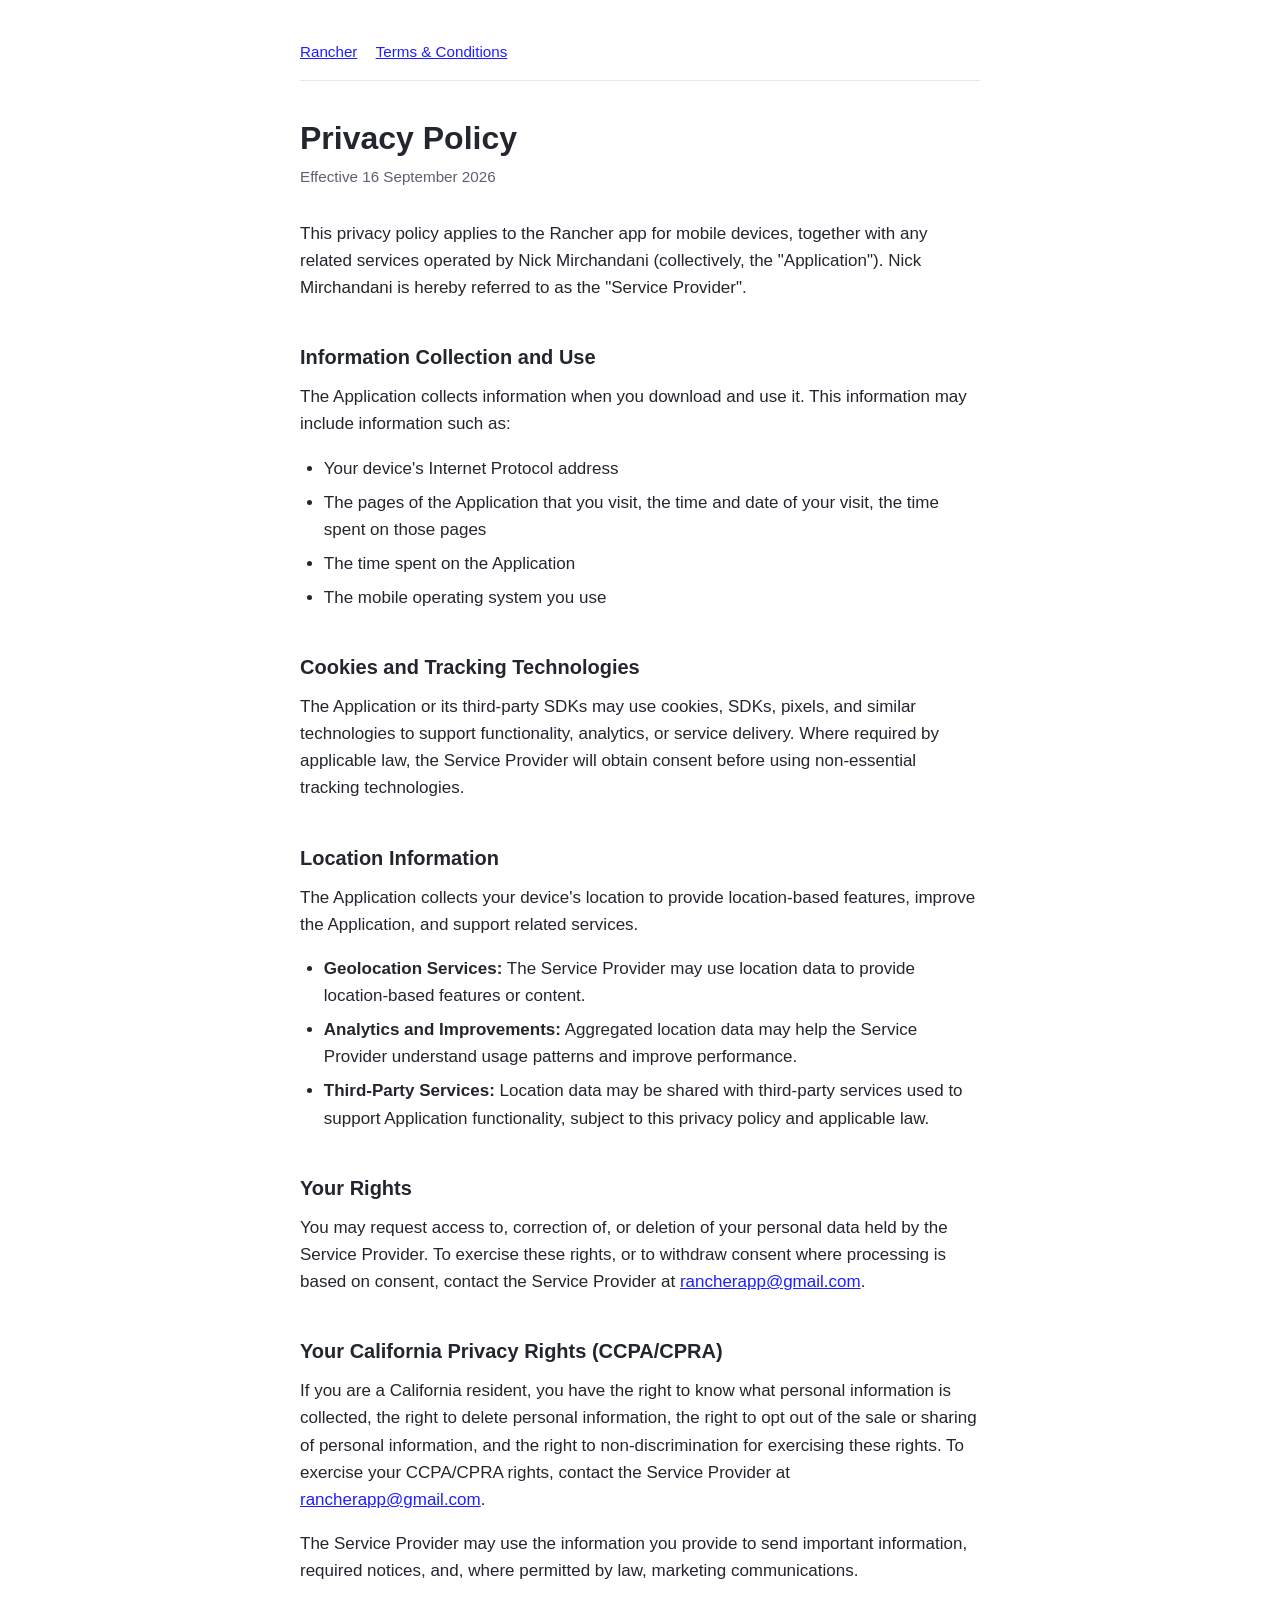
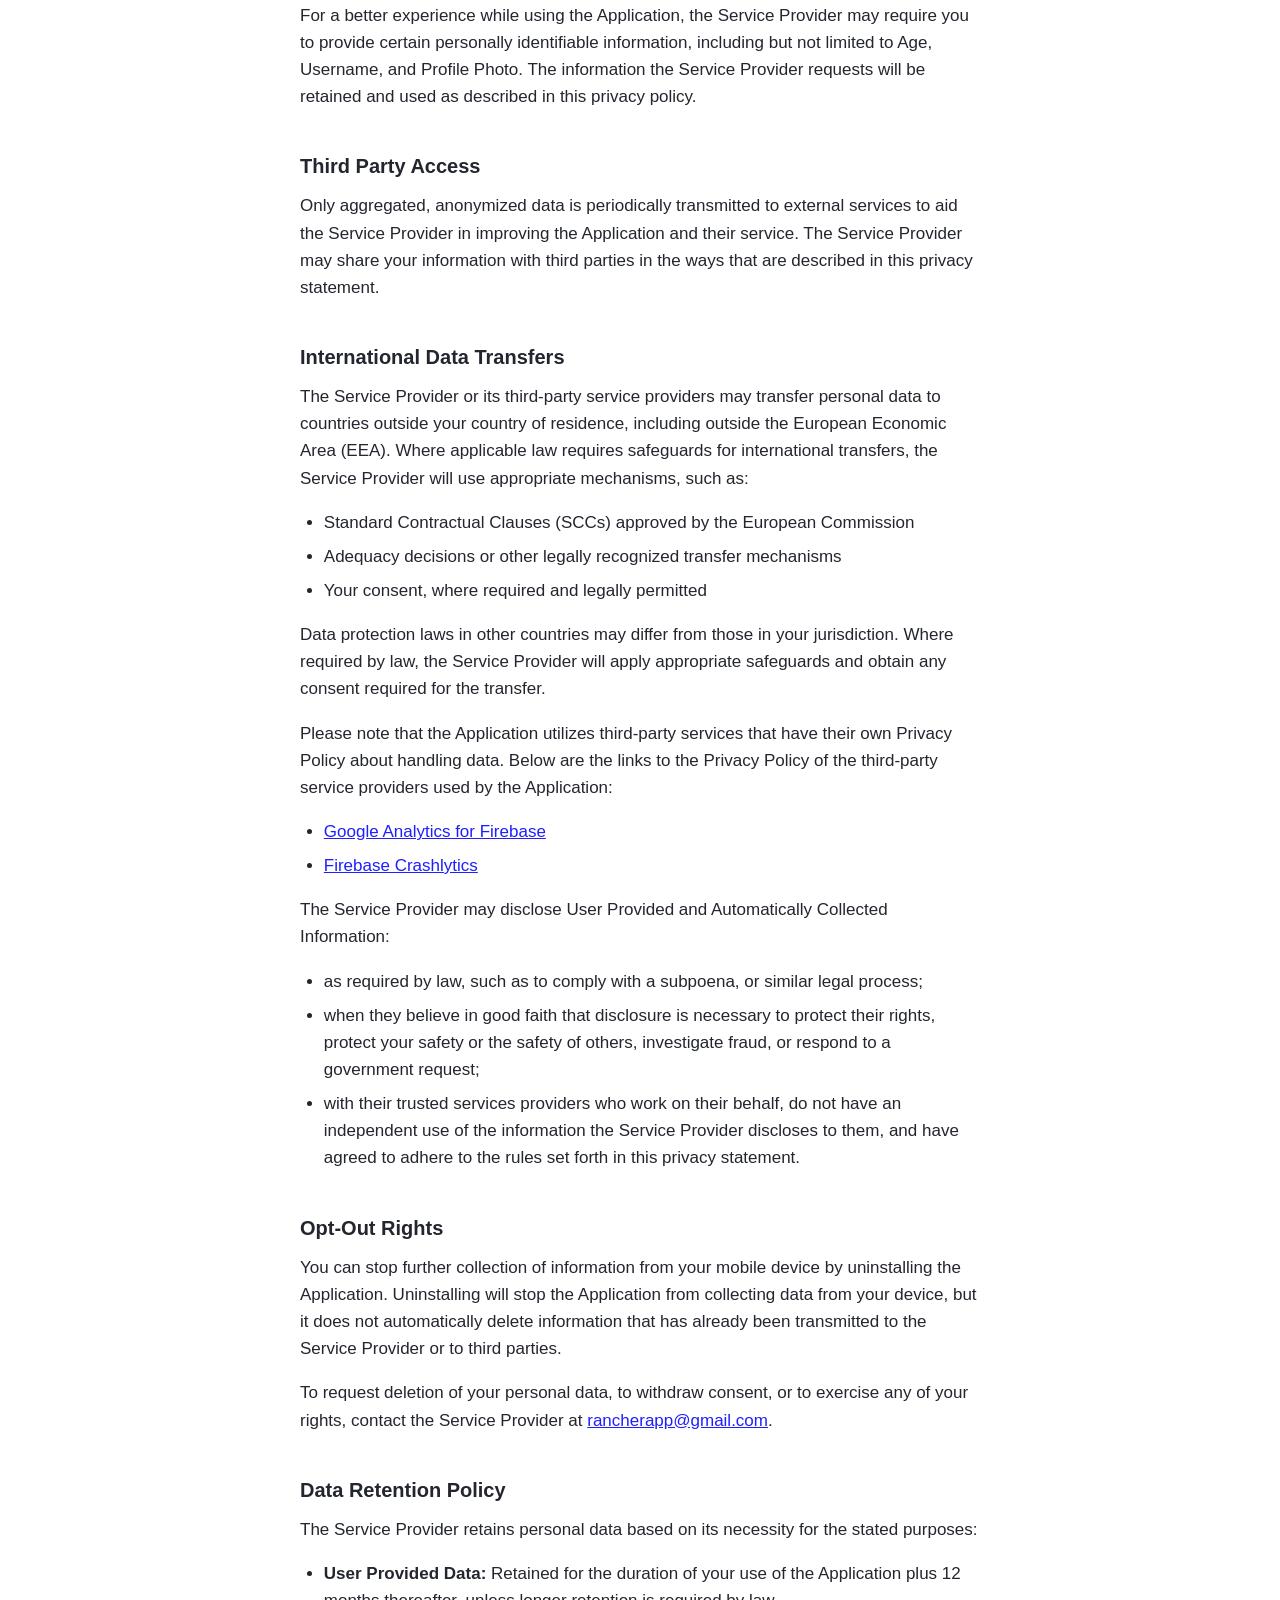
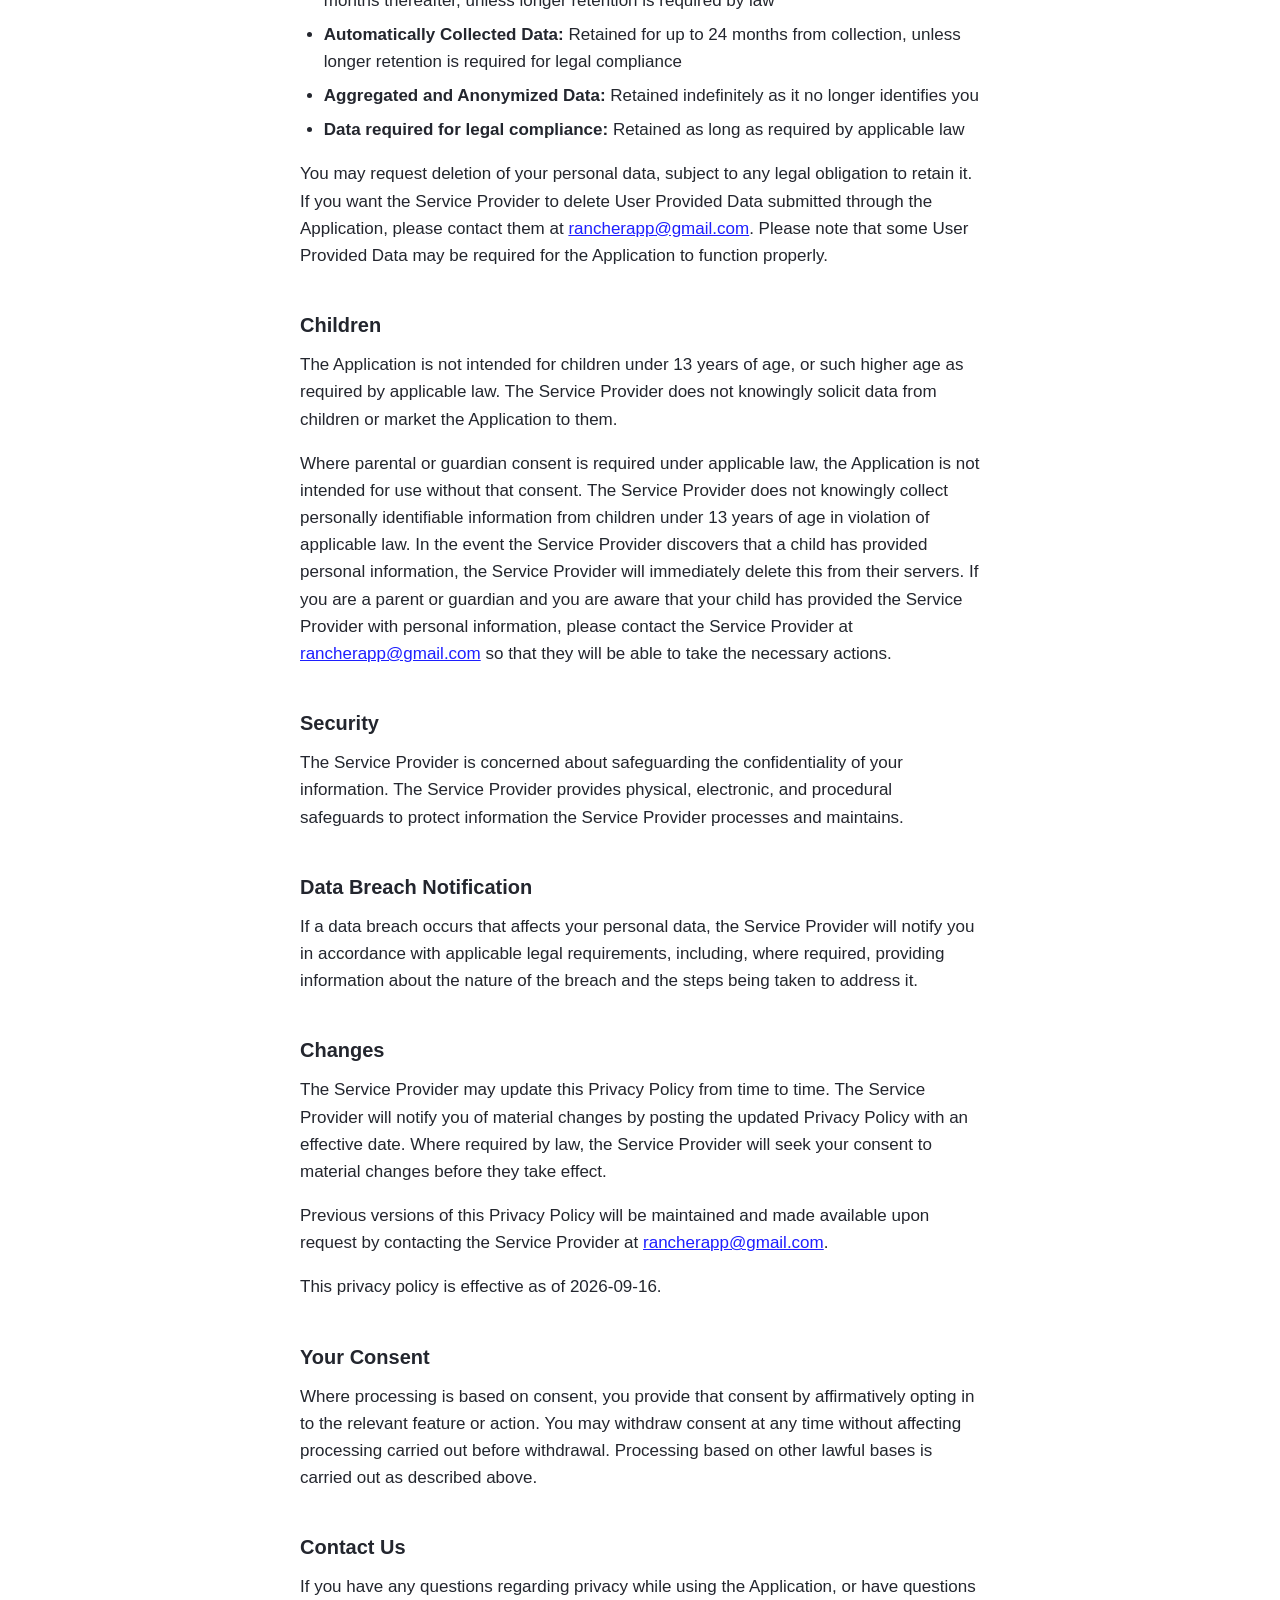
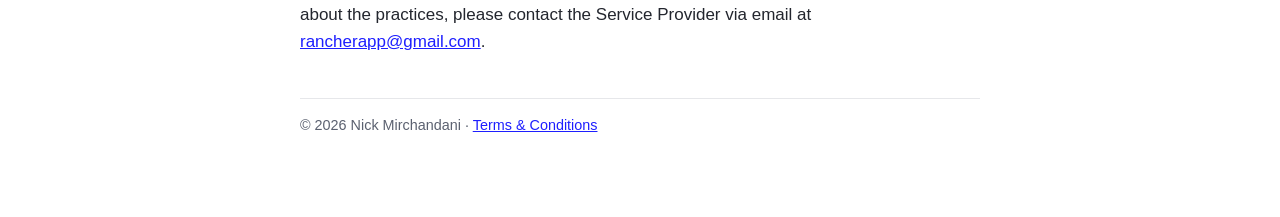
==== privacy.html @ a5d48006 "Rancher privacy policy and terms & conditions Co-Authored-By: Claude Fable 5.1 <noreply@anthropic.co" ====
<!DOCTYPE html>
<html lang="en">
<head>
<meta charset="utf-8">
<meta name="viewport" content="width=device-width,initial-scale=1">
<title>Rancher – Privacy Policy</title>
<link rel="stylesheet" href="style.css">
</head>
<body>
<main>
<nav><a href="index.html">Rancher</a><a href="terms.html">Terms &amp; Conditions</a></nav>
<h1>Privacy Policy</h1>
<p class="meta">Effective 16 September 2026</p>

<p>This privacy policy applies to the Rancher app for mobile devices, together with any related services operated by Nick Mirchandani (collectively, the "Application"). Nick Mirchandani is hereby referred to as the "Service Provider".</p>

<h2>Information Collection and Use</h2>
<p>The Application collects information when you download and use it. This information may include information such as:</p>
<ul>
<li>Your device's Internet Protocol address</li>
<li>The pages of the Application that you visit, the time and date of your visit, the time spent on those pages</li>
<li>The time spent on the Application</li>
<li>The mobile operating system you use</li>
</ul>

<h2>Cookies and Tracking Technologies</h2>
<p>The Application or its third-party SDKs may use cookies, SDKs, pixels, and similar technologies to support functionality, analytics, or service delivery. Where required by applicable law, the Service Provider will obtain consent before using non-essential tracking technologies.</p>

<h2>Location Information</h2>
<p>The Application collects your device's location to provide location-based features, improve the Application, and support related services.</p>
<ul>
<li><strong>Geolocation Services:</strong> The Service Provider may use location data to provide location-based features or content.</li>
<li><strong>Analytics and Improvements:</strong> Aggregated location data may help the Service Provider understand usage patterns and improve performance.</li>
<li><strong>Third-Party Services:</strong> Location data may be shared with third-party services used to support Application functionality, subject to this privacy policy and applicable law.</li>
</ul>

<h2>Your Rights</h2>
<p>You may request access to, correction of, or deletion of your personal data held by the Service Provider. To exercise these rights, or to withdraw consent where processing is based on consent, contact the Service Provider at <a href="mailto:rancherapp@gmail.com">rancherapp@gmail.com</a>.</p>

<h2>Your California Privacy Rights (CCPA/CPRA)</h2>
<p>If you are a California resident, you have the right to know what personal information is collected, the right to delete personal information, the right to opt out of the sale or sharing of personal information, and the right to non-discrimination for exercising these rights. To exercise your CCPA/CPRA rights, contact the Service Provider at <a href="mailto:rancherapp@gmail.com">rancherapp@gmail.com</a>.</p>
<p>The Service Provider may use the information you provide to send important information, required notices, and, where permitted by law, marketing communications.</p>
<p>For a better experience while using the Application, the Service Provider may require you to provide certain personally identifiable information, including but not limited to Age, Username, and Profile Photo. The information the Service Provider requests will be retained and used as described in this privacy policy.</p>

<h2>Third Party Access</h2>
<p>Only aggregated, anonymized data is periodically transmitted to external services to aid the Service Provider in improving the Application and their service. The Service Provider may share your information with third parties in the ways that are described in this privacy statement.</p>

<h2>International Data Transfers</h2>
<p>The Service Provider or its third-party service providers may transfer personal data to countries outside your country of residence, including outside the European Economic Area (EEA). Where applicable law requires safeguards for international transfers, the Service Provider will use appropriate mechanisms, such as:</p>
<ul>
<li>Standard Contractual Clauses (SCCs) approved by the European Commission</li>
<li>Adequacy decisions or other legally recognized transfer mechanisms</li>
<li>Your consent, where required and legally permitted</li>
</ul>
<p>Data protection laws in other countries may differ from those in your jurisdiction. Where required by law, the Service Provider will apply appropriate safeguards and obtain any consent required for the transfer.</p>
<p>Please note that the Application utilizes third-party services that have their own Privacy Policy about handling data. Below are the links to the Privacy Policy of the third-party service providers used by the Application:</p>
<ul>
<li><a href="https://firebase.google.com/support/privacy">Google Analytics for Firebase</a></li>
<li><a href="https://firebase.google.com/support/privacy/">Firebase Crashlytics</a></li>
</ul>
<p>The Service Provider may disclose User Provided and Automatically Collected Information:</p>
<ul>
<li>as required by law, such as to comply with a subpoena, or similar legal process;</li>
<li>when they believe in good faith that disclosure is necessary to protect their rights, protect your safety or the safety of others, investigate fraud, or respond to a government request;</li>
<li>with their trusted services providers who work on their behalf, do not have an independent use of the information the Service Provider discloses to them, and have agreed to adhere to the rules set forth in this privacy statement.</li>
</ul>

<h2>Opt-Out Rights</h2>
<p>You can stop further collection of information from your mobile device by uninstalling the Application. Uninstalling will stop the Application from collecting data from your device, but it does not automatically delete information that has already been transmitted to the Service Provider or to third parties.</p>
<p>To request deletion of your personal data, to withdraw consent, or to exercise any of your rights, contact the Service Provider at <a href="mailto:rancherapp@gmail.com">rancherapp@gmail.com</a>.</p>

<h2>Data Retention Policy</h2>
<p>The Service Provider retains personal data based on its necessity for the stated purposes:</p>
<ul>
<li><strong>User Provided Data:</strong> Retained for the duration of your use of the Application plus 12 months thereafter, unless longer retention is required by law</li>
<li><strong>Automatically Collected Data:</strong> Retained for up to 24 months from collection, unless longer retention is required for legal compliance</li>
<li><strong>Aggregated and Anonymized Data:</strong> Retained indefinitely as it no longer identifies you</li>
<li><strong>Data required for legal compliance:</strong> Retained as long as required by applicable law</li>
</ul>
<p>You may request deletion of your personal data, subject to any legal obligation to retain it. If you want the Service Provider to delete User Provided Data submitted through the Application, please contact them at <a href="mailto:rancherapp@gmail.com">rancherapp@gmail.com</a>. Please note that some User Provided Data may be required for the Application to function properly.</p>

<h2>Children</h2>
<p>The Application is not intended for children under 13 years of age, or such higher age as required by applicable law. The Service Provider does not knowingly solicit data from children or market the Application to them.</p>
<p>Where parental or guardian consent is required under applicable law, the Application is not intended for use without that consent. The Service Provider does not knowingly collect personally identifiable information from children under 13 years of age in violation of applicable law. In the event the Service Provider discovers that a child has provided personal information, the Service Provider will immediately delete this from their servers. If you are a parent or guardian and you are aware that your child has provided the Service Provider with personal information, please contact the Service Provider at <a href="mailto:rancherapp@gmail.com">rancherapp@gmail.com</a> so that they will be able to take the necessary actions.</p>

<h2>Security</h2>
<p>The Service Provider is concerned about safeguarding the confidentiality of your information. The Service Provider provides physical, electronic, and procedural safeguards to protect information the Service Provider processes and maintains.</p>

<h2>Data Breach Notification</h2>
<p>If a data breach occurs that affects your personal data, the Service Provider will notify you in accordance with applicable legal requirements, including, where required, providing information about the nature of the breach and the steps being taken to address it.</p>

<h2>Changes</h2>
<p>The Service Provider may update this Privacy Policy from time to time. The Service Provider will notify you of material changes by posting the updated Privacy Policy with an effective date. Where required by law, the Service Provider will seek your consent to material changes before they take effect.</p>
<p>Previous versions of this Privacy Policy will be maintained and made available upon request by contacting the Service Provider at <a href="mailto:rancherapp@gmail.com">rancherapp@gmail.com</a>.</p>
<p>This privacy policy is effective as of 2026-09-16.</p>

<h2>Your Consent</h2>
<p>Where processing is based on consent, you provide that consent by affirmatively opting in to the relevant feature or action. You may withdraw consent at any time without affecting processing carried out before withdrawal. Processing based on other lawful bases is carried out as described above.</p>

<h2>Contact Us</h2>
<p>If you have any questions regarding privacy while using the Application, or have questions about the practices, please contact the Service Provider via email at <a href="mailto:rancherapp@gmail.com">rancherapp@gmail.com</a>.</p>

<footer>© 2026 Nick Mirchandani · <a href="terms.html">Terms &amp; Conditions</a></footer>
</main>
</body>
</html>
---- style.css ----
:root{--bg:#fff;--fg:#23262e;--muted:#5b6170;--link:#1e1fff;--rule:#e6e7ea}
@media(prefers-color-scheme:dark){:root{--bg:#121316;--fg:#e8e9ec;--muted:#9aa0ad;--link:#8b8cff;--rule:#2a2c33}}
*{box-sizing:border-box}
body{margin:0;background:var(--bg);color:var(--fg);font:17px/1.6 -apple-system,BlinkMacSystemFont,"Helvetica Neue",Helvetica,Arial,sans-serif;-webkit-text-size-adjust:100%}
main{max-width:720px;margin:0 auto;padding:40px 20px 80px}
h1{font-size:2rem;line-height:1.2;margin:0 0 .25em}
h2{font-size:1.25rem;margin:2em 0 .5em}
p,ul{margin:0 0 1em}
ul{padding-left:1.4em}
li{margin-bottom:.4em}
a{color:var(--link)}
.meta{color:var(--muted);font-size:.95rem;margin-bottom:2em}
nav{font-size:.95rem;margin-bottom:2.5em;padding-bottom:1em;border-bottom:1px solid var(--rule)}
nav a+a{margin-left:1.2em}
footer{margin-top:3em;padding-top:1em;border-top:1px solid var(--rule);color:var(--muted);font-size:.9rem}
.index li{margin-bottom:.8em}
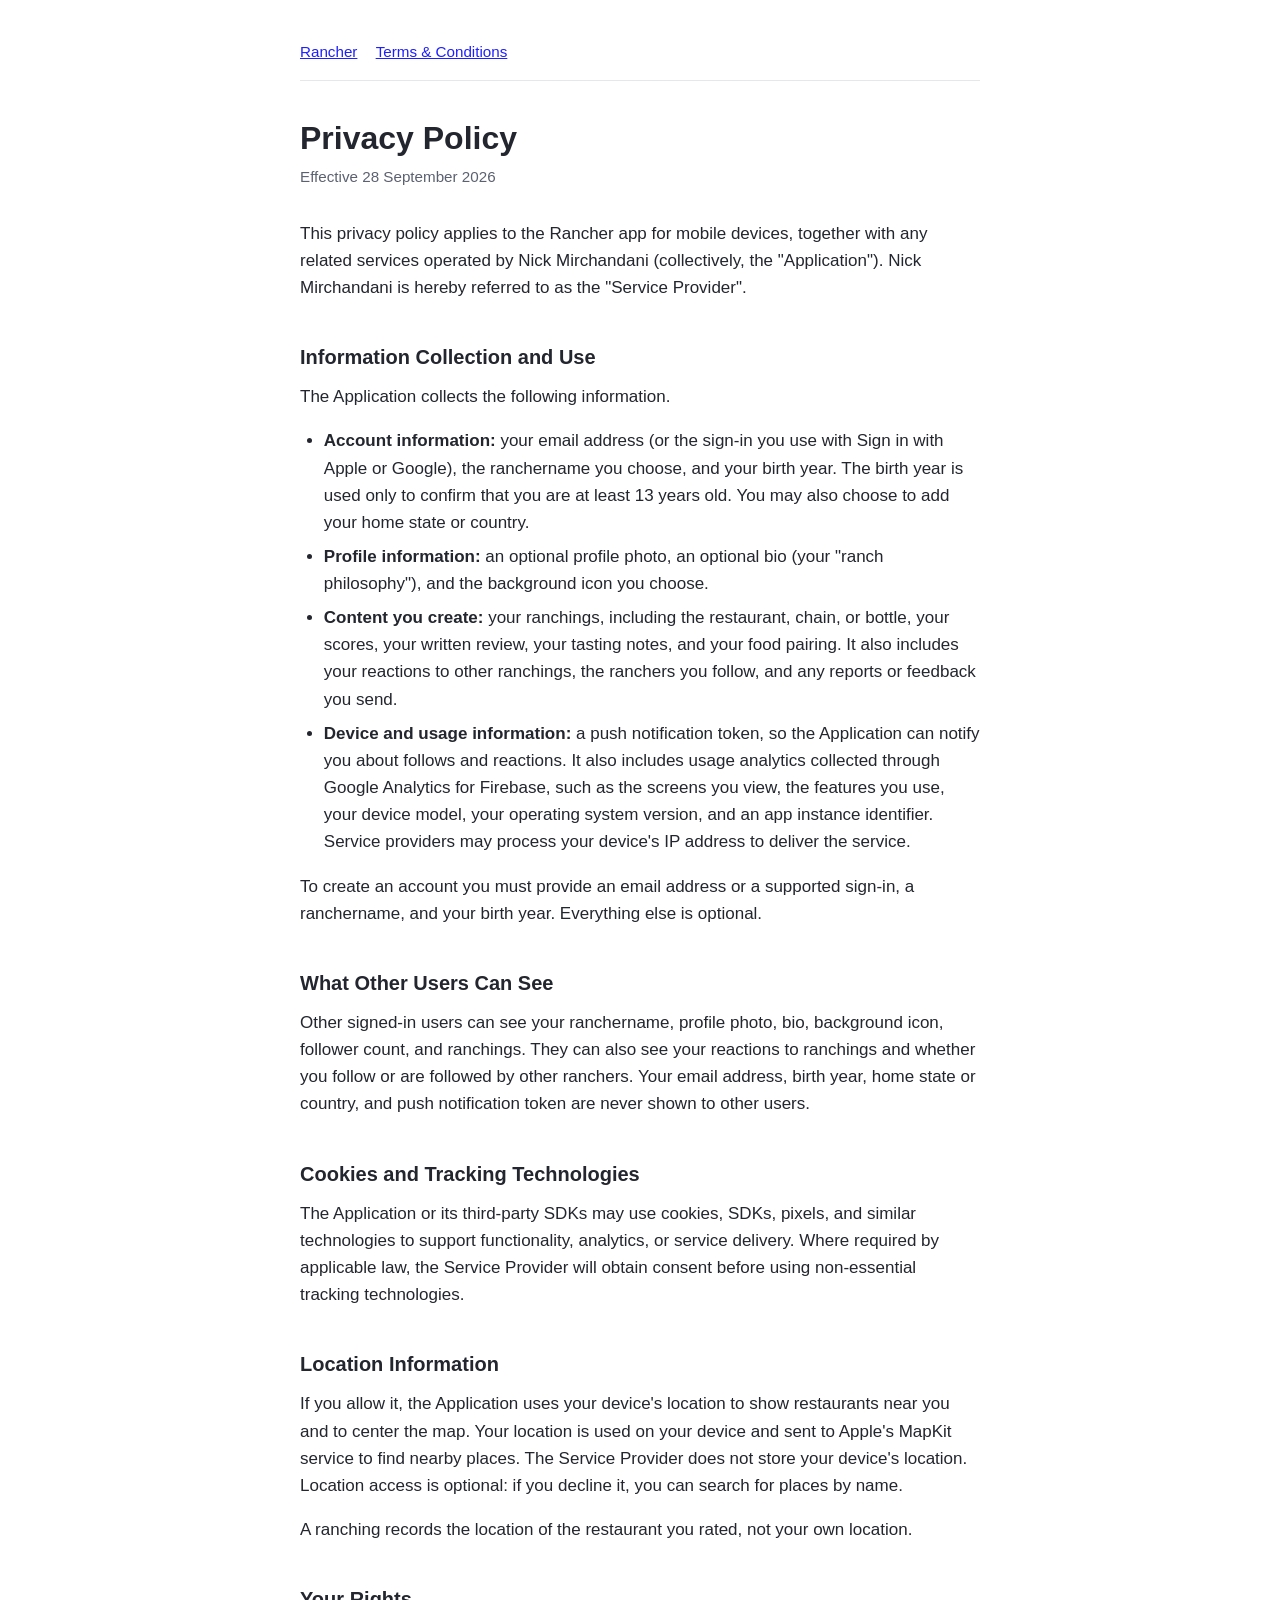
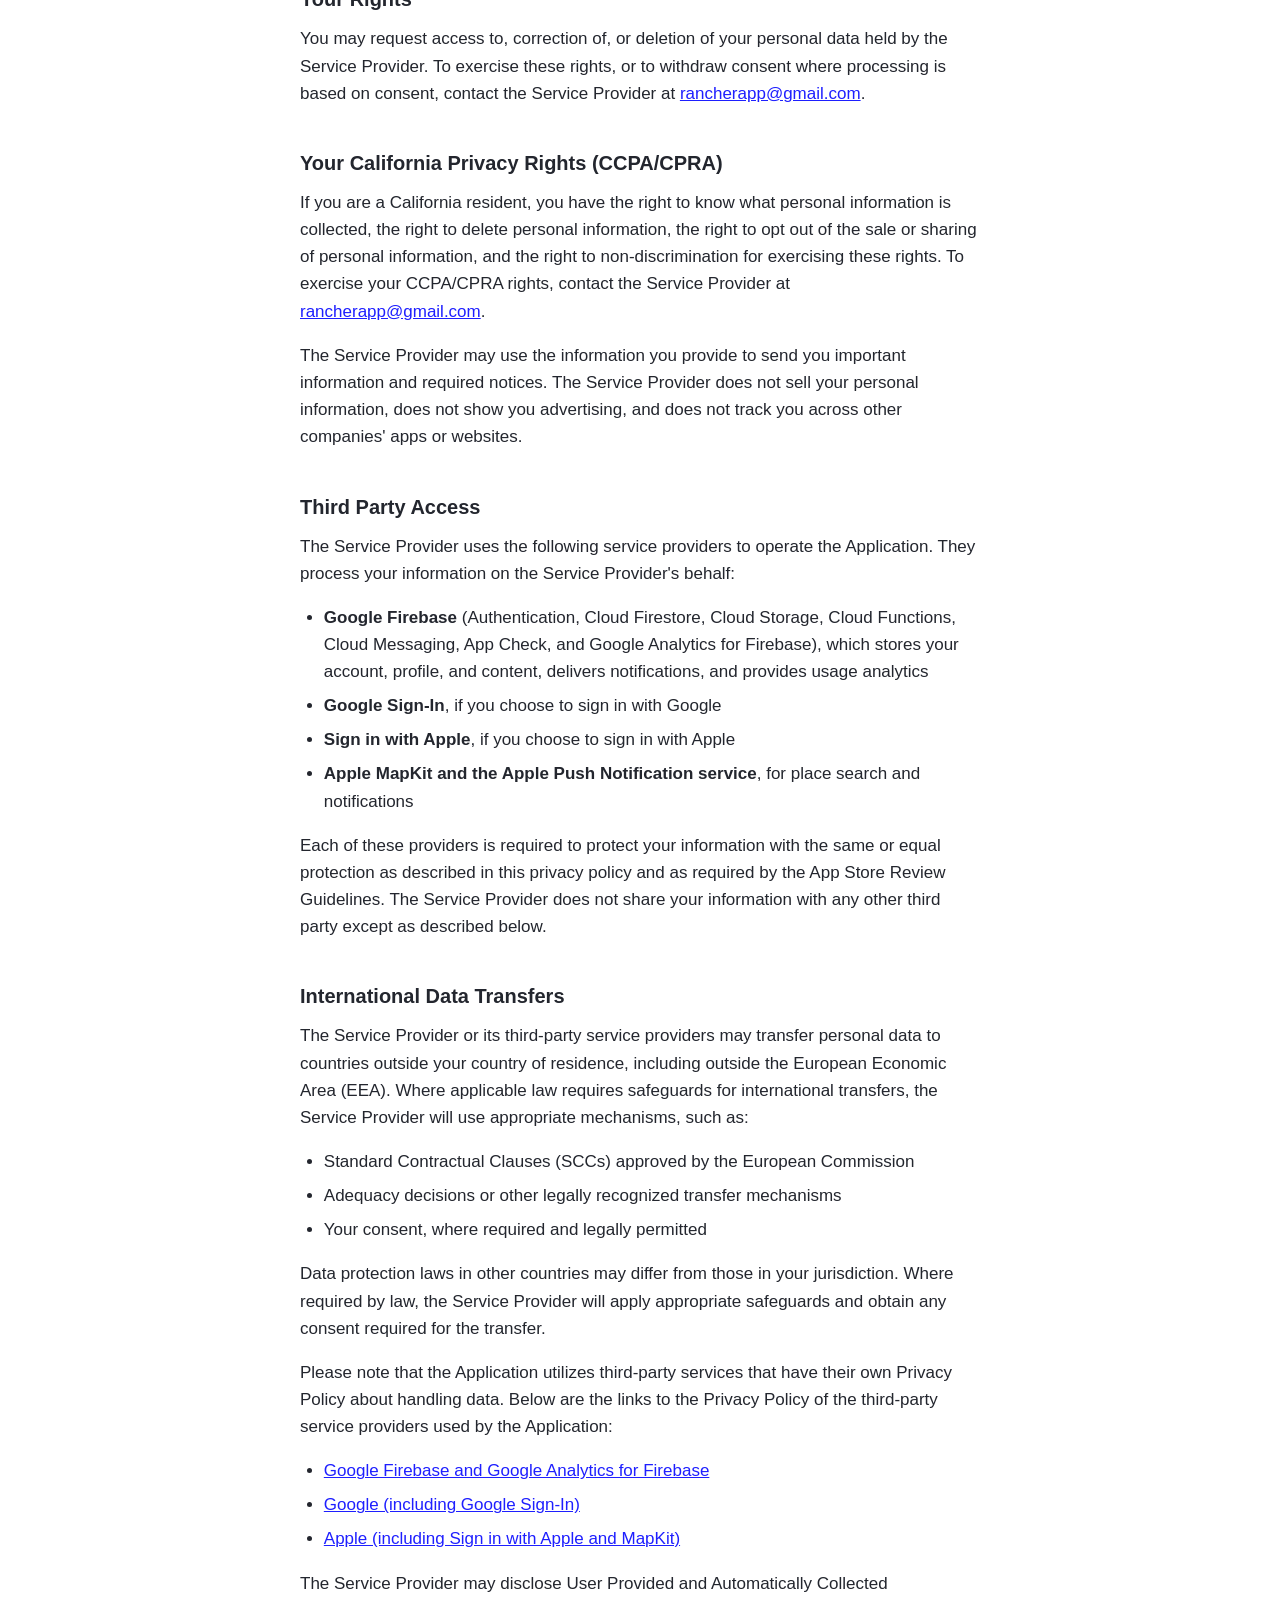
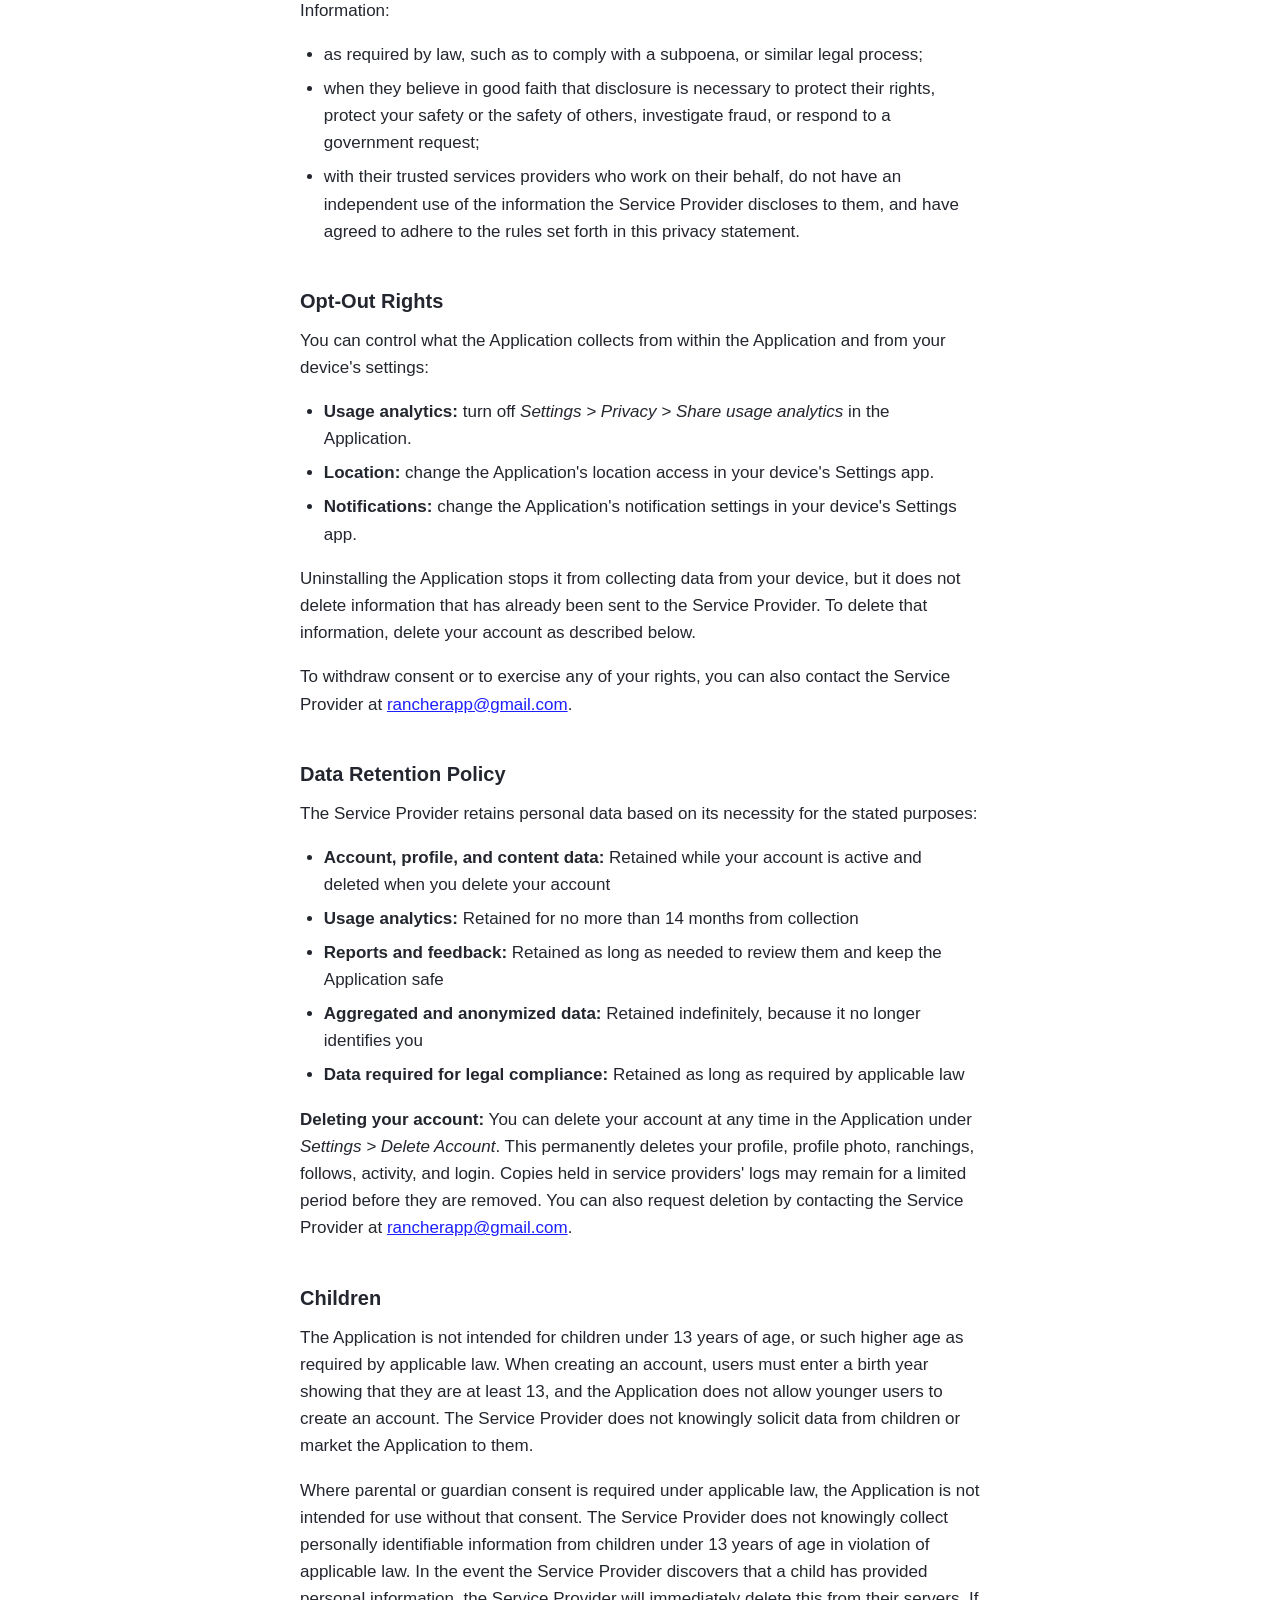
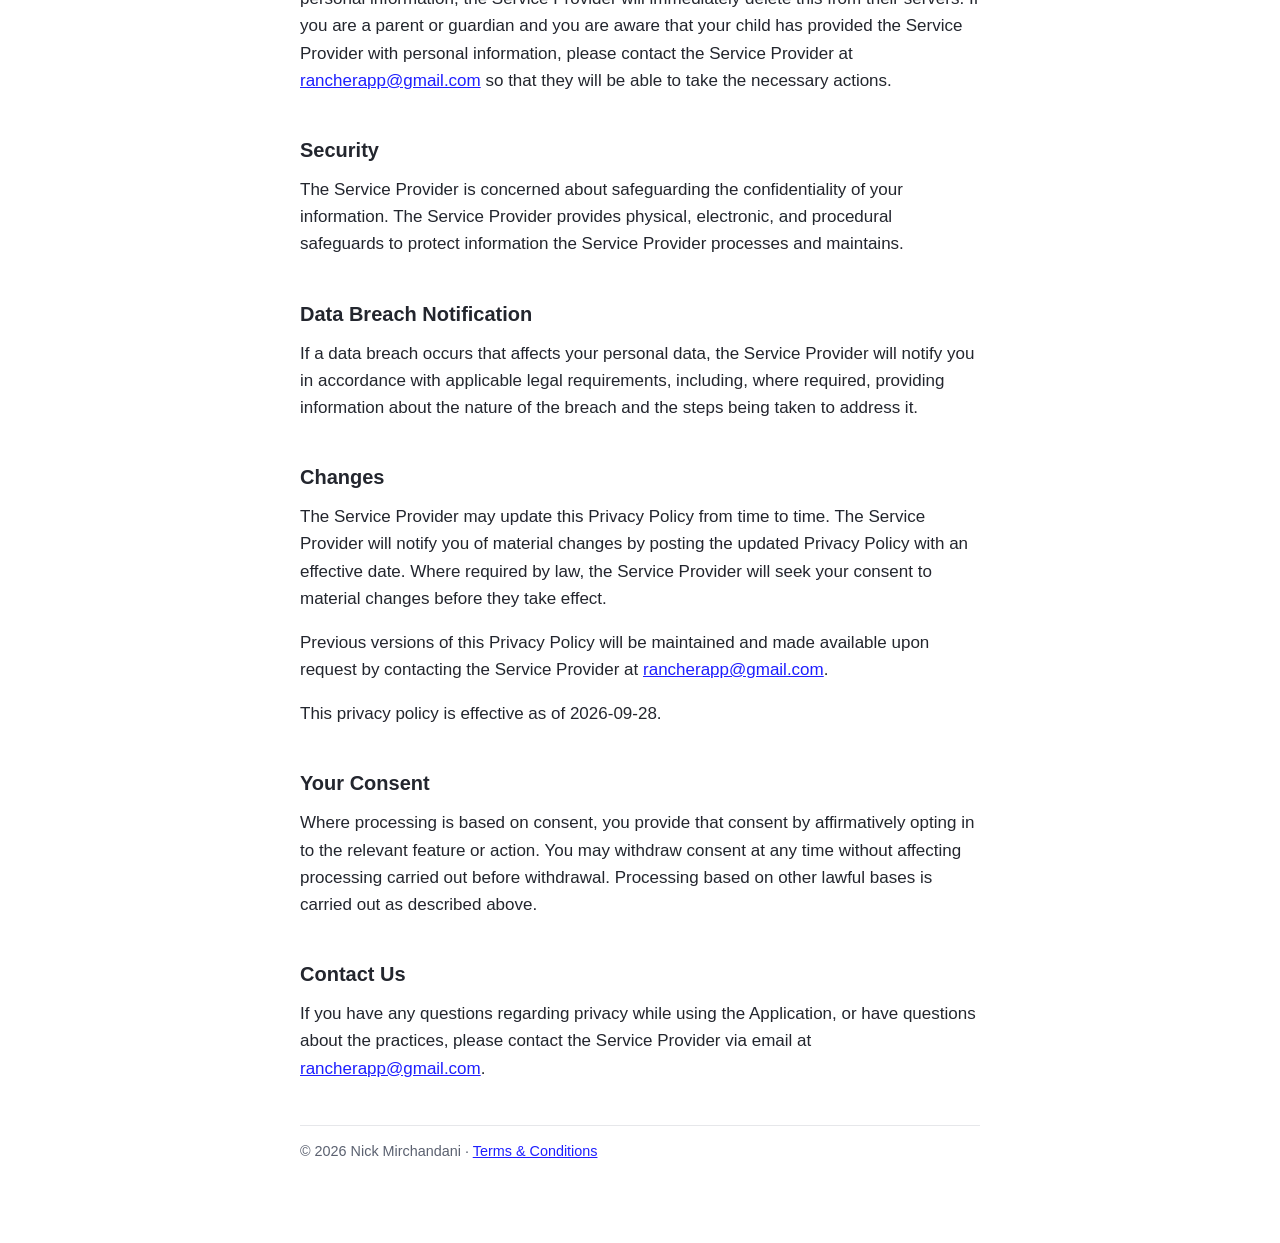
==== commit e1e2e950: "Update privacy policy and terms for App Review Privacy: accurate list of data collected and what oth" ====
--- a/privacy.html
+++ b/privacy.html
@@ -10,40 +10,46 @@
 <main>
 <nav><a href="index.html">Rancher</a><a href="terms.html">Terms &amp; Conditions</a></nav>
 <h1>Privacy Policy</h1>
-<p class="meta">Effective 16 September 2026</p>
+<p class="meta">Effective 28 September 2026</p>
 
 <p>This privacy policy applies to the Rancher app for mobile devices, together with any related services operated by Nick Mirchandani (collectively, the "Application"). Nick Mirchandani is hereby referred to as the "Service Provider".</p>
 
 <h2>Information Collection and Use</h2>
-<p>The Application collects information when you download and use it. This information may include information such as:</p>
+<p>The Application collects the following information.</p>
 <ul>
-<li>Your device's Internet Protocol address</li>
-<li>The pages of the Application that you visit, the time and date of your visit, the time spent on those pages</li>
-<li>The time spent on the Application</li>
-<li>The mobile operating system you use</li>
+<li><strong>Account information:</strong> your email address (or the sign-in you use with Sign in with Apple or Google), the ranchername you choose, and your birth year. The birth year is used only to confirm that you are at least 13 years old. You may also choose to add your home state or country.</li>
+<li><strong>Profile information:</strong> an optional profile photo, an optional bio (your "ranch philosophy"), and the background icon you choose.</li>
+<li><strong>Content you create:</strong> your ranchings, including the restaurant, chain, or bottle, your scores, your written review, your tasting notes, and your food pairing. It also includes your reactions to other ranchings, the ranchers you follow, and any reports or feedback you send.</li>
+<li><strong>Device and usage information:</strong> a push notification token, so the Application can notify you about follows and reactions. It also includes usage analytics collected through Google Analytics for Firebase, such as the screens you view, the features you use, your device model, your operating system version, and an app instance identifier. Service providers may process your device's IP address to deliver the service.</li>
 </ul>
+<p>To create an account you must provide an email address or a supported sign-in, a ranchername, and your birth year. Everything else is optional.</p>
+
+<h2>What Other Users Can See</h2>
+<p>Other signed-in users can see your ranchername, profile photo, bio, background icon, follower count, and ranchings. They can also see your reactions to ranchings and whether you follow or are followed by other ranchers. Your email address, birth year, home state or country, and push notification token are never shown to other users.</p>
 
 <h2>Cookies and Tracking Technologies</h2>
 <p>The Application or its third-party SDKs may use cookies, SDKs, pixels, and similar technologies to support functionality, analytics, or service delivery. Where required by applicable law, the Service Provider will obtain consent before using non-essential tracking technologies.</p>
 
 <h2>Location Information</h2>
-<p>The Application collects your device's location to provide location-based features, improve the Application, and support related services.</p>
-<ul>
-<li><strong>Geolocation Services:</strong> The Service Provider may use location data to provide location-based features or content.</li>
-<li><strong>Analytics and Improvements:</strong> Aggregated location data may help the Service Provider understand usage patterns and improve performance.</li>
-<li><strong>Third-Party Services:</strong> Location data may be shared with third-party services used to support Application functionality, subject to this privacy policy and applicable law.</li>
-</ul>
+<p>If you allow it, the Application uses your device's location to show restaurants near you and to center the map. Your location is used on your device and sent to Apple's MapKit service to find nearby places. The Service Provider does not store your device's location. Location access is optional: if you decline it, you can search for places by name.</p>
+<p>A ranching records the location of the restaurant you rated, not your own location.</p>
 
 <h2>Your Rights</h2>
 <p>You may request access to, correction of, or deletion of your personal data held by the Service Provider. To exercise these rights, or to withdraw consent where processing is based on consent, contact the Service Provider at <a href="mailto:rancherapp@gmail.com">rancherapp@gmail.com</a>.</p>
 
 <h2>Your California Privacy Rights (CCPA/CPRA)</h2>
 <p>If you are a California resident, you have the right to know what personal information is collected, the right to delete personal information, the right to opt out of the sale or sharing of personal information, and the right to non-discrimination for exercising these rights. To exercise your CCPA/CPRA rights, contact the Service Provider at <a href="mailto:rancherapp@gmail.com">rancherapp@gmail.com</a>.</p>
-<p>The Service Provider may use the information you provide to send important information, required notices, and, where permitted by law, marketing communications.</p>
-<p>For a better experience while using the Application, the Service Provider may require you to provide certain personally identifiable information, including but not limited to Age, Username, and Profile Photo. The information the Service Provider requests will be retained and used as described in this privacy policy.</p>
+<p>The Service Provider may use the information you provide to send you important information and required notices. The Service Provider does not sell your personal information, does not show you advertising, and does not track you across other companies' apps or websites.</p>
 
 <h2>Third Party Access</h2>
-<p>Only aggregated, anonymized data is periodically transmitted to external services to aid the Service Provider in improving the Application and their service. The Service Provider may share your information with third parties in the ways that are described in this privacy statement.</p>
+<p>The Service Provider uses the following service providers to operate the Application. They process your information on the Service Provider's behalf:</p>
+<ul>
+<li><strong>Google Firebase</strong> (Authentication, Cloud Firestore, Cloud Storage, Cloud Functions, Cloud Messaging, App Check, and Google Analytics for Firebase), which stores your account, profile, and content, delivers notifications, and provides usage analytics</li>
+<li><strong>Google Sign-In</strong>, if you choose to sign in with Google</li>
+<li><strong>Sign in with Apple</strong>, if you choose to sign in with Apple</li>
+<li><strong>Apple MapKit and the Apple Push Notification service</strong>, for place search and notifications</li>
+</ul>
+<p>Each of these providers is required to protect your information with the same or equal protection as described in this privacy policy and as required by the App Store Review Guidelines. The Service Provider does not share your information with any other third party except as described below.</p>
 
 <h2>International Data Transfers</h2>
 <p>The Service Provider or its third-party service providers may transfer personal data to countries outside your country of residence, including outside the European Economic Area (EEA). Where applicable law requires safeguards for international transfers, the Service Provider will use appropriate mechanisms, such as:</p>
@@ -55,8 +61,9 @@
 <p>Data protection laws in other countries may differ from those in your jurisdiction. Where required by law, the Service Provider will apply appropriate safeguards and obtain any consent required for the transfer.</p>
 <p>Please note that the Application utilizes third-party services that have their own Privacy Policy about handling data. Below are the links to the Privacy Policy of the third-party service providers used by the Application:</p>
 <ul>
-<li><a href="https://firebase.google.com/support/privacy">Google Analytics for Firebase</a></li>
-<li><a href="https://firebase.google.com/support/privacy/">Firebase Crashlytics</a></li>
+<li><a href="https://firebase.google.com/support/privacy">Google Firebase and Google Analytics for Firebase</a></li>
+<li><a href="https://policies.google.com/privacy">Google (including Google Sign-In)</a></li>
+<li><a href="https://www.apple.com/legal/privacy/">Apple (including Sign in with Apple and MapKit)</a></li>
 </ul>
 <p>The Service Provider may disclose User Provided and Automatically Collected Information:</p>
 <ul>
@@ -66,21 +73,28 @@
 </ul>
 
 <h2>Opt-Out Rights</h2>
-<p>You can stop further collection of information from your mobile device by uninstalling the Application. Uninstalling will stop the Application from collecting data from your device, but it does not automatically delete information that has already been transmitted to the Service Provider or to third parties.</p>
-<p>To request deletion of your personal data, to withdraw consent, or to exercise any of your rights, contact the Service Provider at <a href="mailto:rancherapp@gmail.com">rancherapp@gmail.com</a>.</p>
+<p>You can control what the Application collects from within the Application and from your device's settings:</p>
+<ul>
+<li><strong>Usage analytics:</strong> turn off <em>Settings &gt; Privacy &gt; Share usage analytics</em> in the Application.</li>
+<li><strong>Location:</strong> change the Application's location access in your device's Settings app.</li>
+<li><strong>Notifications:</strong> change the Application's notification settings in your device's Settings app.</li>
+</ul>
+<p>Uninstalling the Application stops it from collecting data from your device, but it does not delete information that has already been sent to the Service Provider. To delete that information, delete your account as described below.</p>
+<p>To withdraw consent or to exercise any of your rights, you can also contact the Service Provider at <a href="mailto:rancherapp@gmail.com">rancherapp@gmail.com</a>.</p>
 
 <h2>Data Retention Policy</h2>
 <p>The Service Provider retains personal data based on its necessity for the stated purposes:</p>
 <ul>
-<li><strong>User Provided Data:</strong> Retained for the duration of your use of the Application plus 12 months thereafter, unless longer retention is required by law</li>
-<li><strong>Automatically Collected Data:</strong> Retained for up to 24 months from collection, unless longer retention is required for legal compliance</li>
-<li><strong>Aggregated and Anonymized Data:</strong> Retained indefinitely as it no longer identifies you</li>
+<li><strong>Account, profile, and content data:</strong> Retained while your account is active and deleted when you delete your account</li>
+<li><strong>Usage analytics:</strong> Retained for no more than 14 months from collection</li>
+<li><strong>Reports and feedback:</strong> Retained as long as needed to review them and keep the Application safe</li>
+<li><strong>Aggregated and anonymized data:</strong> Retained indefinitely, because it no longer identifies you</li>
 <li><strong>Data required for legal compliance:</strong> Retained as long as required by applicable law</li>
 </ul>
-<p>You may request deletion of your personal data, subject to any legal obligation to retain it. If you want the Service Provider to delete User Provided Data submitted through the Application, please contact them at <a href="mailto:rancherapp@gmail.com">rancherapp@gmail.com</a>. Please note that some User Provided Data may be required for the Application to function properly.</p>
+<p><strong>Deleting your account:</strong> You can delete your account at any time in the Application under <em>Settings &gt; Delete Account</em>. This permanently deletes your profile, profile photo, ranchings, follows, activity, and login. Copies held in service providers' logs may remain for a limited period before they are removed. You can also request deletion by contacting the Service Provider at <a href="mailto:rancherapp@gmail.com">rancherapp@gmail.com</a>.</p>
 
 <h2>Children</h2>
-<p>The Application is not intended for children under 13 years of age, or such higher age as required by applicable law. The Service Provider does not knowingly solicit data from children or market the Application to them.</p>
+<p>The Application is not intended for children under 13 years of age, or such higher age as required by applicable law. When creating an account, users must enter a birth year showing that they are at least 13, and the Application does not allow younger users to create an account. The Service Provider does not knowingly solicit data from children or market the Application to them.</p>
 <p>Where parental or guardian consent is required under applicable law, the Application is not intended for use without that consent. The Service Provider does not knowingly collect personally identifiable information from children under 13 years of age in violation of applicable law. In the event the Service Provider discovers that a child has provided personal information, the Service Provider will immediately delete this from their servers. If you are a parent or guardian and you are aware that your child has provided the Service Provider with personal information, please contact the Service Provider at <a href="mailto:rancherapp@gmail.com">rancherapp@gmail.com</a> so that they will be able to take the necessary actions.</p>
 
 <h2>Security</h2>
@@ -92,7 +106,7 @@
 <h2>Changes</h2>
 <p>The Service Provider may update this Privacy Policy from time to time. The Service Provider will notify you of material changes by posting the updated Privacy Policy with an effective date. Where required by law, the Service Provider will seek your consent to material changes before they take effect.</p>
 <p>Previous versions of this Privacy Policy will be maintained and made available upon request by contacting the Service Provider at <a href="mailto:rancherapp@gmail.com">rancherapp@gmail.com</a>.</p>
-<p>This privacy policy is effective as of 2026-09-16.</p>
+<p>This privacy policy is effective as of 2026-09-28.</p>
 
 <h2>Your Consent</h2>
 <p>Where processing is based on consent, you provide that consent by affirmatively opting in to the relevant feature or action. You may withdraw consent at any time without affecting processing carried out before withdrawal. Processing based on other lawful bases is carried out as described above.</p>
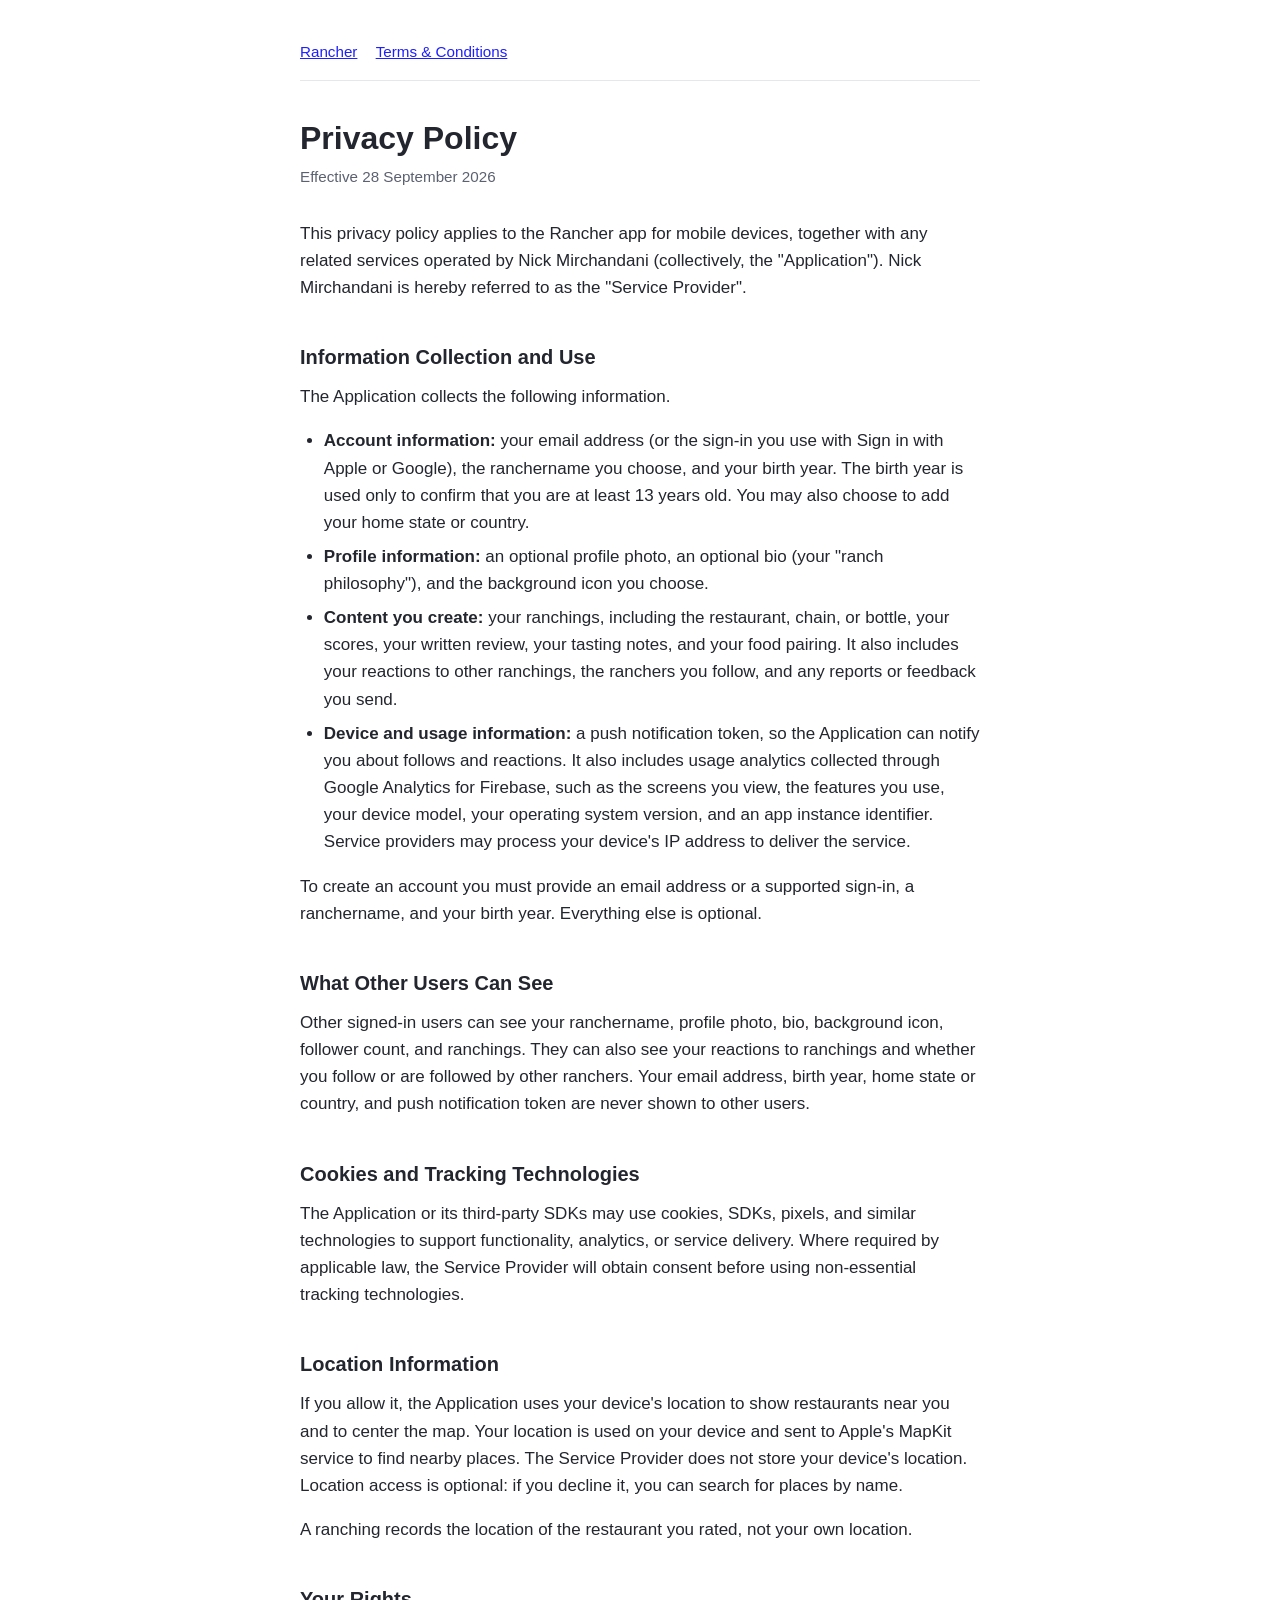
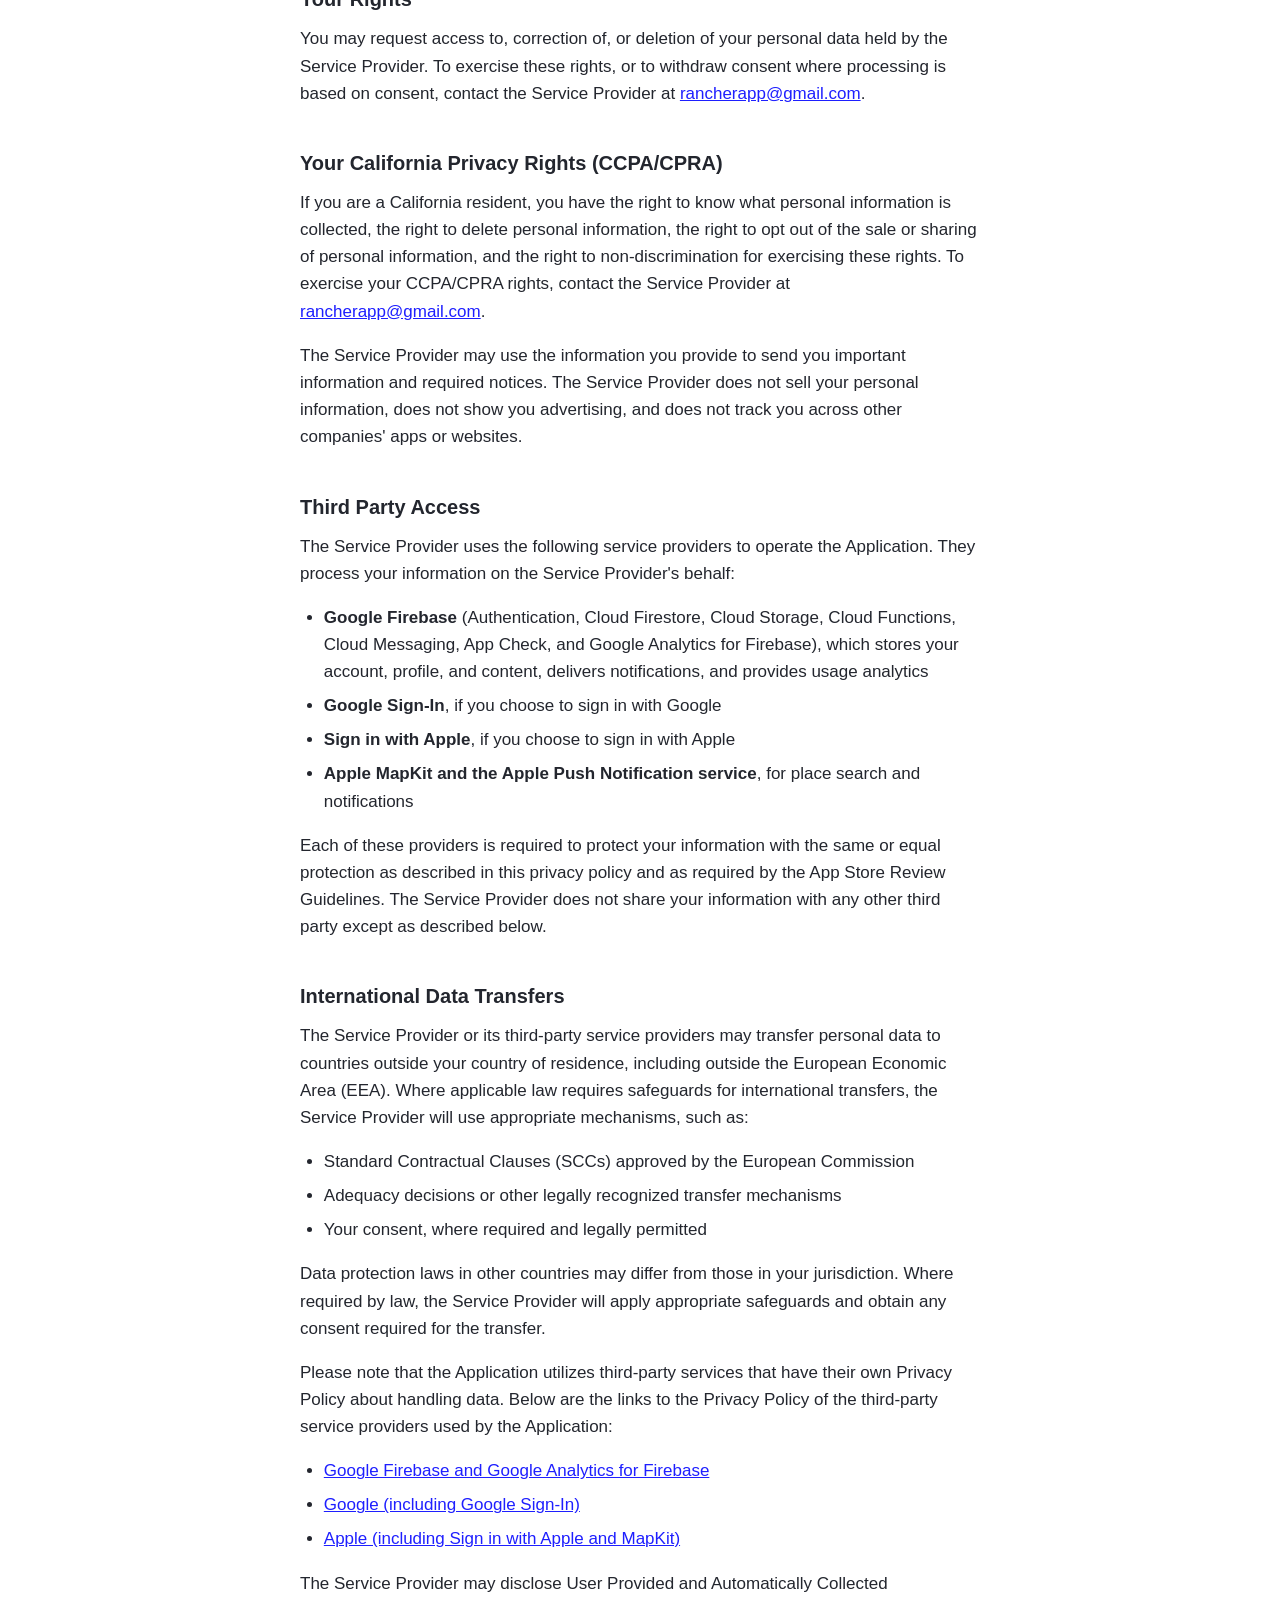
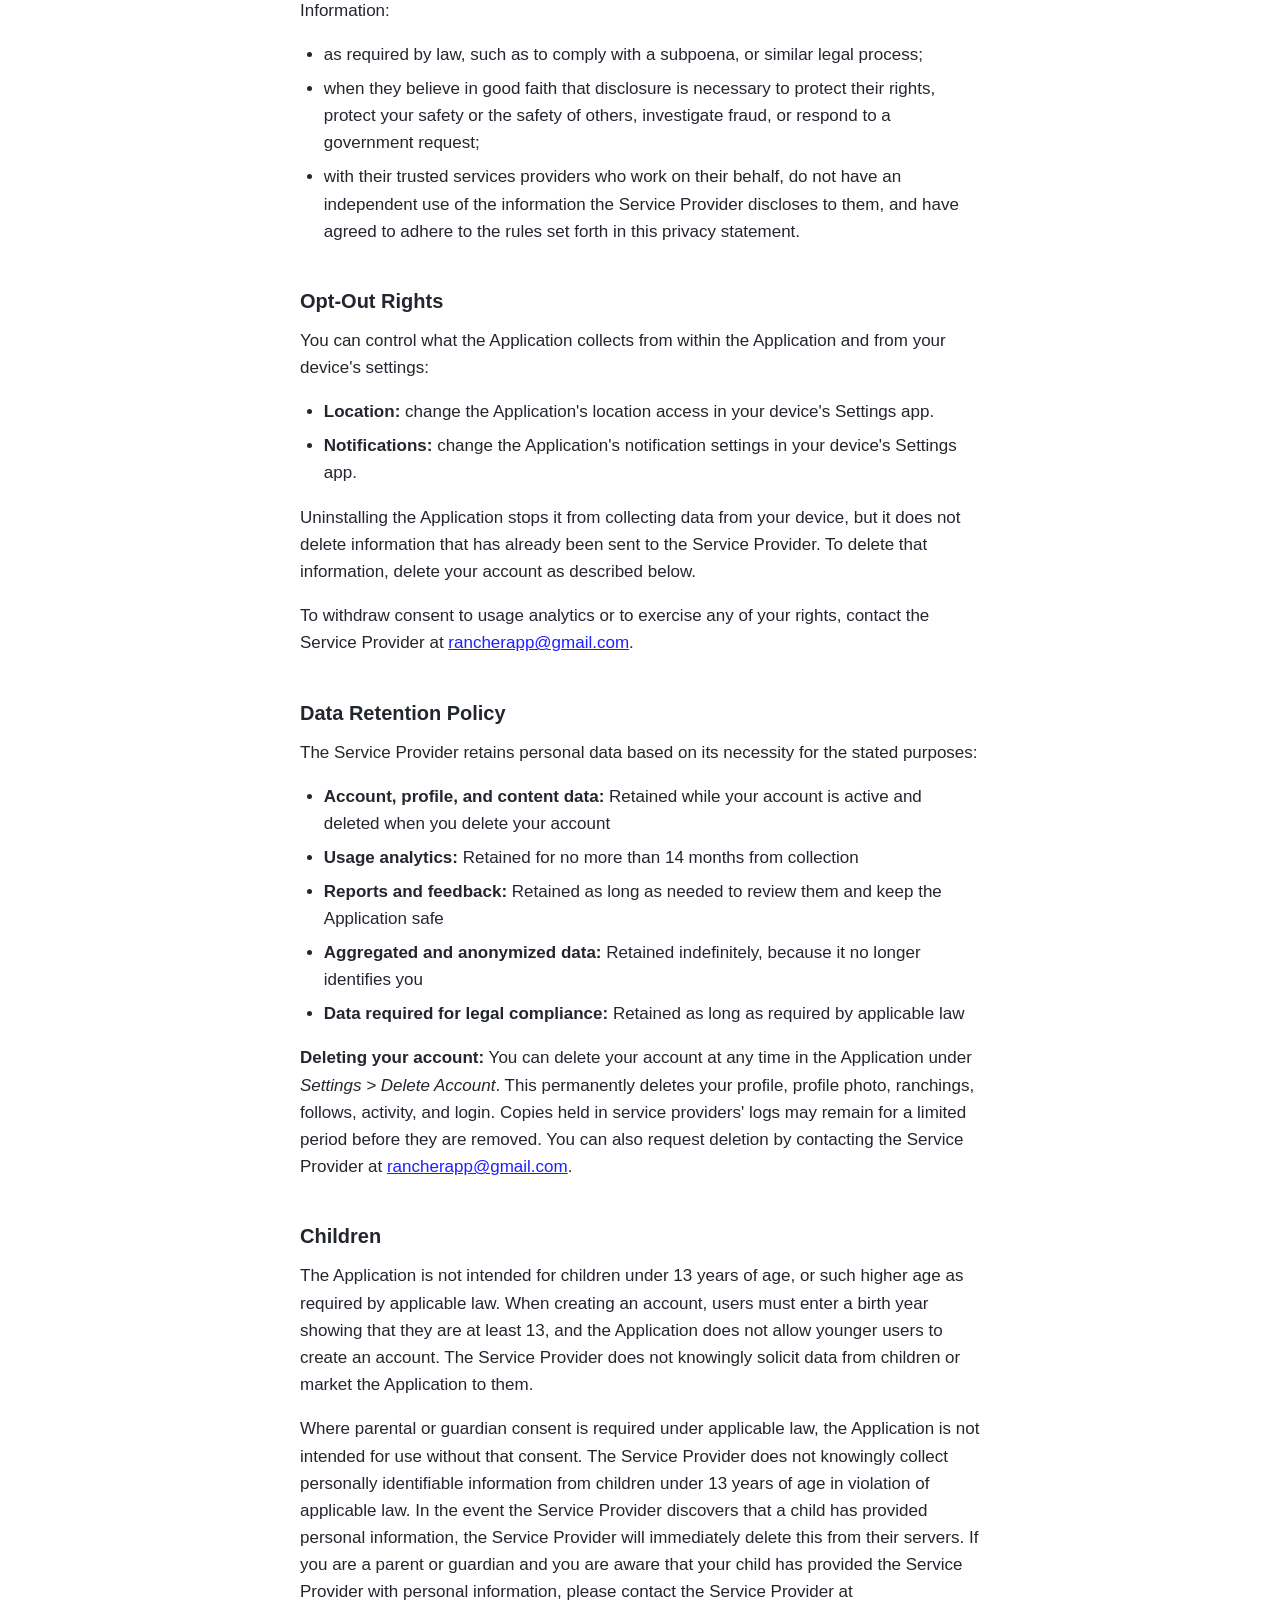
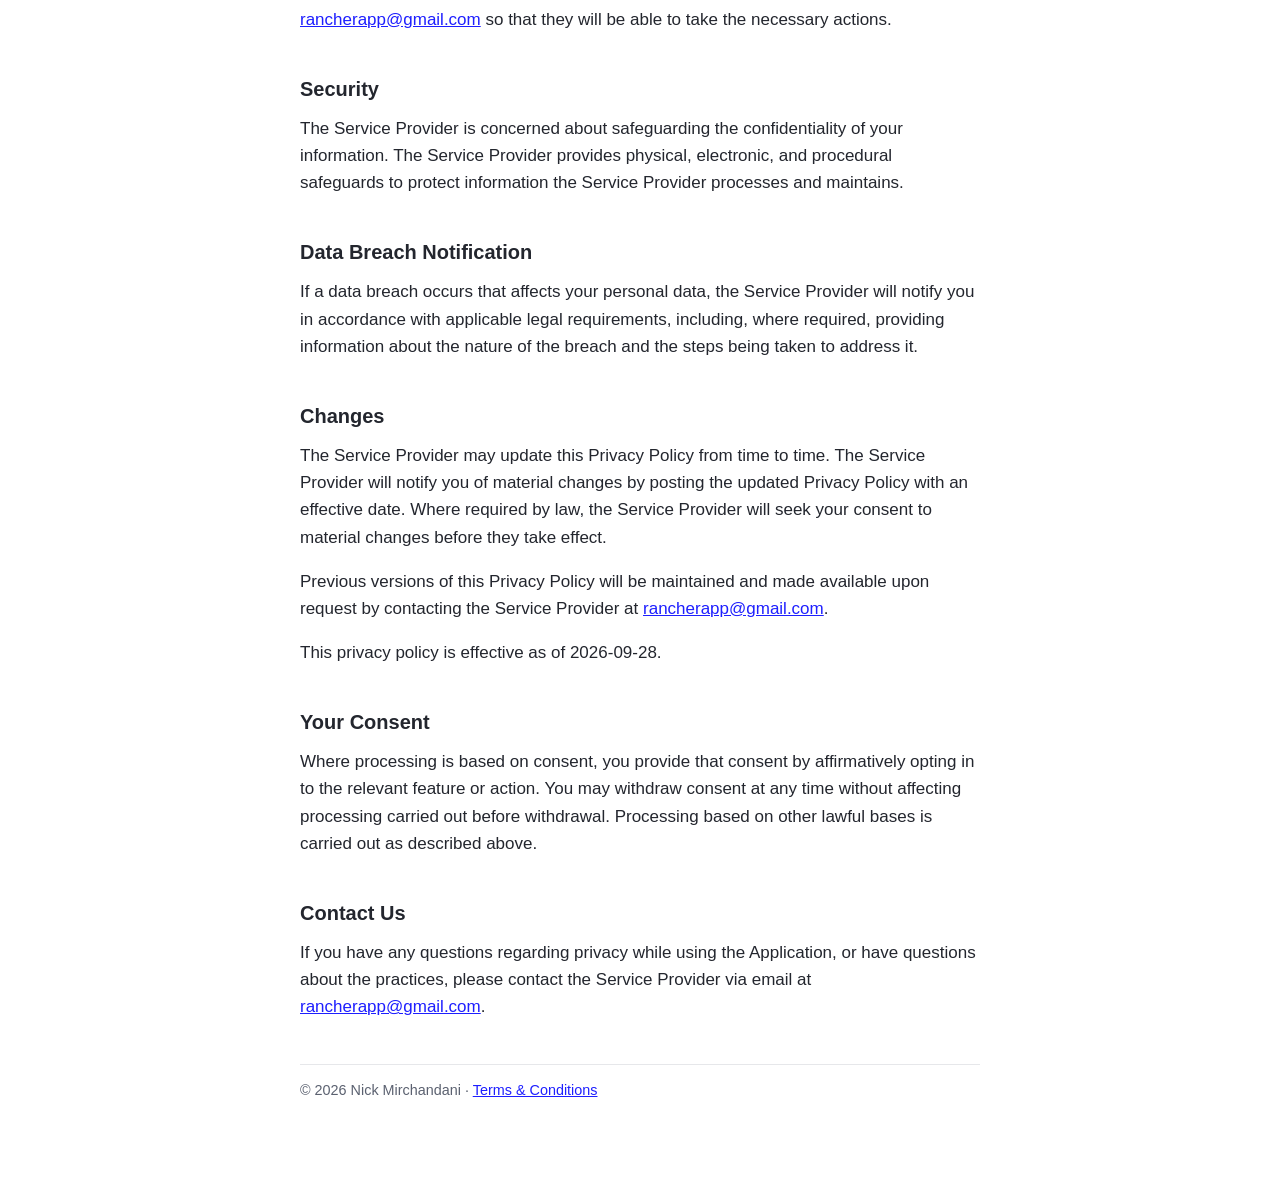
==== commit ee302556: "Privacy: analytics opt-out is by email, not an in-app switch Co-Authored-By: Claude Opus 5.5 <norepl" ====
--- a/privacy.html
+++ b/privacy.html
@@ -75,12 +75,11 @@
 <h2>Opt-Out Rights</h2>
 <p>You can control what the Application collects from within the Application and from your device's settings:</p>
 <ul>
-<li><strong>Usage analytics:</strong> turn off <em>Settings &gt; Privacy &gt; Share usage analytics</em> in the Application.</li>
 <li><strong>Location:</strong> change the Application's location access in your device's Settings app.</li>
 <li><strong>Notifications:</strong> change the Application's notification settings in your device's Settings app.</li>
 </ul>
 <p>Uninstalling the Application stops it from collecting data from your device, but it does not delete information that has already been sent to the Service Provider. To delete that information, delete your account as described below.</p>
-<p>To withdraw consent or to exercise any of your rights, you can also contact the Service Provider at <a href="mailto:rancherapp@gmail.com">rancherapp@gmail.com</a>.</p>
+<p>To withdraw consent to usage analytics or to exercise any of your rights, contact the Service Provider at <a href="mailto:rancherapp@gmail.com">rancherapp@gmail.com</a>.</p>
 
 <h2>Data Retention Policy</h2>
 <p>The Service Provider retains personal data based on its necessity for the stated purposes:</p>
